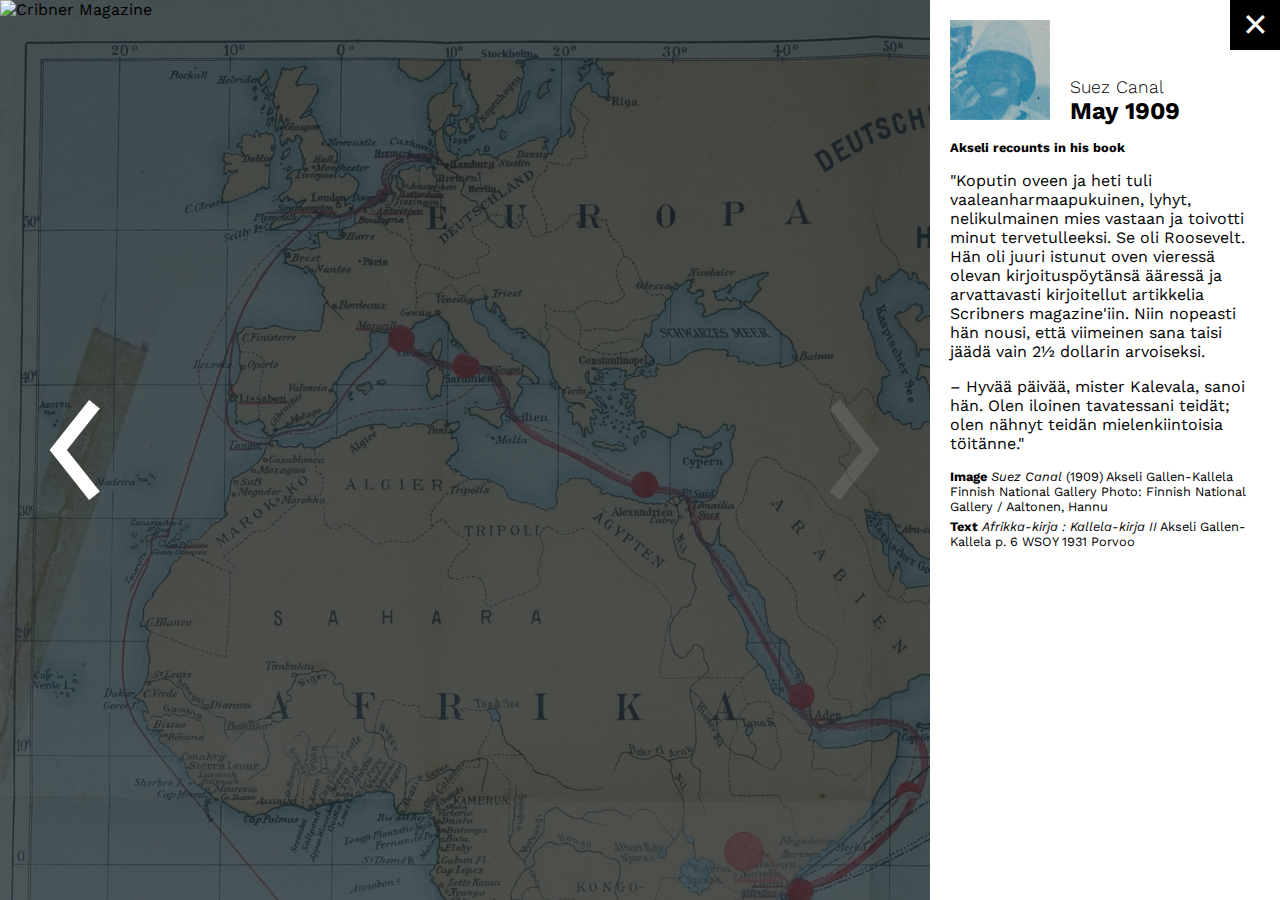
==== ephemera.html @ 5e374a88 "jee" ====
<!DOCTYPE html PUBLIC "-//W3C//DTD XHTML 1.0 Transitional//EN" "http://www.w3.org/TR/xhtml1/DTD/xhtml1-transitional.dtd">
<html xmlns="http://www.w3.org/1999/xhtml">
<head>
<meta http-equiv="Content-Type" content="text/html; charset=UTF-8" />
<link href="https://fonts.googleapis.com/css?family=Work+Sans:300,400,700" rel="stylesheet">
<title>Akseli in Kenya</title>
<link href="style.css" rel="stylesheet" type="text/css" />
</head>

<body>
<seadimmer></seadimmer>
<content>
<imagearea class="closeup">
<img src="Kuvat/TR_Scribners_Mag_Cover001.png" alt="Cribner Magazine" />
<arrowleft>
<svg version="1.1" id="Layer_1" xmlns="http://www.w3.org/2000/svg" xmlns:xlink="http://www.w3.org/1999/xlink" x="0px" y="0px"
	 width="81.392px" height="162.033px" viewBox="0 0 81.392 162.033" enable-background="new 0 0 81.392 162.033"
	 xml:space="preserve">
<polygon fill="#FFFFFF" points="64.126,162.033 0,80.834 64.142,0 81.376,13.675 28.059,80.867 81.392,148.398 "/>
</svg>
</arrowleft>
<arrowright>
<svg version="1.1" id="Layer_1" xmlns="http://www.w3.org/2000/svg" xmlns:xlink="http://www.w3.org/1999/xlink" x="0px" y="0px"
	 width="81.392px" height="162.033px" viewBox="0 0 81.392 162.033" enable-background="new 0 0 81.392 162.033"
	 xml:space="preserve">
<polygon fill="#FFFFFF" points="17.266,0 81.392,81.199 17.25,162.033 0.016,148.358 53.333,81.167 0,13.635 "/>
</svg>
</arrowright>
</imagearea>
<infoarea>
<infoheader>
<narratorimage><img src="Kuvat/jorma.png" width="100" height="100" /></narratorimage>
<receiverimage></receiverimage>
<spacetime>
<place>Suez Canal</place>
<time>May 1909</time>
</spacetime>
</infoheader>
<infobody>
<narratortxt>Akseli recounts in his book</narratortxt>
<prose><p>"Koputin oveen ja heti tuli vaaleanharmaapukuinen, lyhyt, nelikulmainen mies vastaan ja toivotti minut tervetulleeksi. Se oli Roosevelt. Hän oli juuri istunut oven vieressä olevan kirjoituspöytänsä ääressä ja arvattavasti kirjoitellut artikkelia Scribners magazine'iin. Niin nopeasti hän nousi, että viimeinen sana taisi jäädä vain 2½ dollarin arvoiseksi. </p>
<p>– Hyvää päivää, mister Kalevala, sanoi hän. Olen iloinen tavatessani teidät; olen nähnyt teidän mielenkiintoisia töitänne."</p></prose>
<imgcredits>
   <imgtitle>Suez Canal</imgtitle>
   <imgyear>1909</imgyear>
   <imgcreator>Akseli Gallen-Kallela</imgcreator>
   <imgtechnique></imgtechnique>
   <collection>Finnish National Gallery</collection>
   <photographer>Finnish National Gallery / Aaltonen, Hannu</photographer>
</imgcredits>
<txtsource>
   <pubtitle>Afrikka-kirja : Kallela-kirja II</pubtitle>
   <author>Akseli Gallen-Kallela</author>
   <page>6</page>
   <publisher>WSOY</publisher>
   <pubyear>1931</pubyear>
   <pubplace>Porvoo</pubplace>
   <ISBN></ISBN>
</txtsource>
</infobody>
</infoarea>
</content>
<closebutton>✕</closebutton>
<!--navigationbox>
<leftarrow><</leftarrow>
<icons>. . .</icons>
<rightarrow>></rightarrow>
</navigationbox-->
</body>
</html>
---- style.css ----
@charset "UTF-8";

* {box-sizing: border-box;}

dimmer {
	background-color:#463523c9;
    position: absolute;
    top: 0;
    left: 0;
    width: 100%;
    height: 100%;
}

seadimmer {
	background-color:#212e31c9;
    position: absolute;
    top: 0;
    left: 0;
    width: 100%;
    height: 100%;
}

html, body {
	font-family: 'Work Sans', sans-serif;
	font-weight:400;
	margin:0;
	background:url(Kuvat/Kartta.jpg);
	background-size:cover;
	position:relative;
}

content {
	display: flex;
    position: relative;
}

imagearea {
	position:relative;
	display: flex;
	width: 100%;
	height:100vh;
	align-items: center;
	justify-content: center;
	padding:80px 150px 80px 150px;
}

.closeup {
	padding:0;
}

imagearea > img {
	max-width:100%;
	max-height:100%;
	-webkit-box-shadow: 10px 10px 49px -5px rgba(0,0,0,0.37);
	-moz-box-shadow: 10px 10px 49px -5px rgba(0,0,0,0.37);
	box-shadow: 10px 10px 49px -5px rgba(0,0,0,0.37);
	cursor: pointer;
}

imagearea.closeup > img {
	position:relative;
	width:100%;
	height:100%;
	object-fit: cover;
}

infoarea {
	position: relative;
    width: 350px;
    height: 100vh;
    background-color: white;
    display: flex;
    flex-direction: column;
	flex-shrink: 0;
}

infoheader {
	display: flex;
    align-items: flex-end;
    padding: 20px 20px 0 20px;
	flex-shrink: 0;
}

infobody {
	position:relative;
	overflow-y: scroll;
    display: block;
    padding: 0px 20px 20px 20px;
}


narratorimage {
	display:block;
	width:100px;
	height:100px;
	margin: 0 20px 20px 0;
}

narratortxt {
	font-size:0.8em;
	font-weight:700;
}

imgcredits::before {
	content:"Image ";
	font-weight:700;
}

imgcredits > * {
}

imgtitle, pubtitle {
	font-style:italic;
}

photographer::before {
	content:" Photo: ";
}

imgyear:before {
	content:"(";
}

imgyear:after {
	content:")";
}

spacetime {
	display: flex;
    flex-direction: column;
	margin-bottom:15px;
}

time {
	font-weight:700;
	font-size:1.5em;
}

place {
	font-weight:300;
	font-size:1.1em;
}

imgcredits {
	font-size: 0.8em;
	display:block;
	margin-bottom:5px;
}

txtsource {
	font-size: 0.8em;
	display:block;
}

txtsource::before {
	content: "Text ";
	font-weight:700;
}

page::before {
	content: "p. ";
}

navigationbox {
	position:absolute;
	height:100px;
	background-color:#FC3;
	 top: 0;
    left: 0;
    width: 100%;
    height: 150px;
}

closebutton {
	position:absolute;
	top: 0;
    right: 0;
	width:50px;
	height:50px;
	background-color:black;
	color:white;
	display:flex;
	align-items: center;
	justify-content: center;
	font-size:2em;
	cursor: pointer;
}

action {
	position:absolute;
	top: 0;
    right: 0;
}

action > svg {
	width:50px;
	height:50px;
	-webkit-box-shadow: 10px 10px 49px -5px rgba(0,0,0,0.37);
	-moz-box-shadow: 10px 10px 49px -5px rgba(0,0,0,0.37);
	box-shadow: 10px 10px 49px -5px rgba(0,0,0,0.37);
}

arrowleft, arrowright {
	position: absolute;
    height: 100vh;
    align-items: center;
    justify-content: center;
    display: flex;
    width: 150px;
    opacity: 0.1;
	-webkit-transition: 0.5s; /* Safari */
    transition: 0.5s;
}

arrowleft:hover, arrowright:hover {
    opacity: 1;
	cursor:pointer;
}

arrowleft {
	left:0;
}

arrowright {
	right:0;
}

arrowleft > svg, arrowright > svg {
	height:100px;
}

navigationbubbles {
	position:absolute;
	bottom:0;
	display:flex;
    align-items: center;
    justify-content: center;
	height:80px;
	width:100%;
	background-color:red;
}

bubble {
	clip-path: stroke-box circle(25px at center);
}

bubble:hover {
	border:solid 3px white;
}

bubble > img {
	position:relative;
	width:50px;
	height:50px;
}
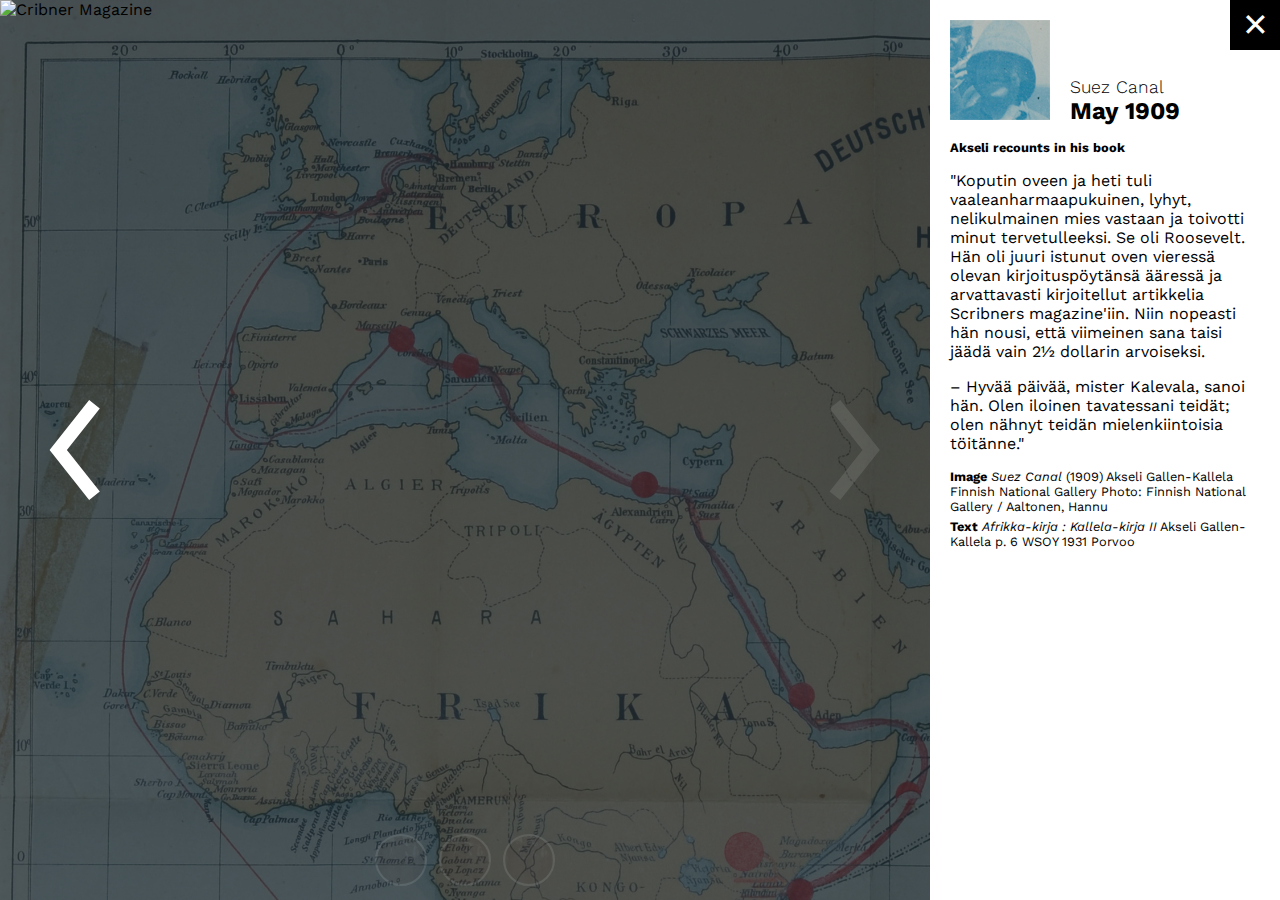
==== commit c7d93b1f: "jep" ====
--- a/ephemera.html
+++ b/ephemera.html
@@ -26,6 +26,26 @@
 <polygon fill="#FFFFFF" points="17.266,0 81.392,81.199 17.25,162.033 0.016,148.358 53.333,81.167 0,13.635 "/>
 </svg>
 </arrowright>
+<navigationbubbles>
+	<bubble>
+    <img src="Kuvat/tiny/GKM_VV_4158_1.png"/>
+    <svg>
+    	<circle/>
+    </svg>
+    </bubble>
+    <bubble>
+    <img src="Kuvat/tiny/GKM_VV_4158_1.png"/>
+    <svg>
+    	<circle/>
+    </svg>
+    </bubble>
+    <bubble>
+    <img src="Kuvat/tiny/GKM_VV_4158_1.png"/>
+    <svg>
+    	<circle/>
+    </svg>
+    </bubble>
+</navigationbubbles>
 </imagearea>
 <infoarea>
 <infoheader>
--- a/style.css
+++ b/style.css
@@ -237,19 +237,48 @@
     justify-content: center;
 	height:80px;
 	width:100%;
-	background-color:red;
+    opacity: 0.1;
+    transition-duration: 0.5s;
+}
+
+navigationbubbles:hover {
+	opacity:100;
 }
 
 bubble {
-	clip-path: stroke-box circle(25px at center);
-}
-
-bubble:hover {
-	border:solid 3px white;
+	position: relative;
+    height: 50px;
+    width: 50px;
+    overflow: visible;
+    margin: 0 7px;
+	cursor:pointer;
 }
 
 bubble > img {
-	position:relative;
+	position:absolute;
+	width:100%;
+    height:100%;
+	clip-path: circle(25px at center);
+    overflow: hidden;
+    object-fit: cover;
+}
+
+bubble > svg {
+	position:absolute;
+	overflow: visible;
 	width:50px;
 	height:50px;
+}
+
+circle {
+	 cx:25;
+	 cy:25;
+	 r:25;
+	 stroke:white;
+	 stroke-width: 2;
+	 fill:transparent;
+}
+
+bubble > svg > circle:hover {
+    stroke-width: 5;
 }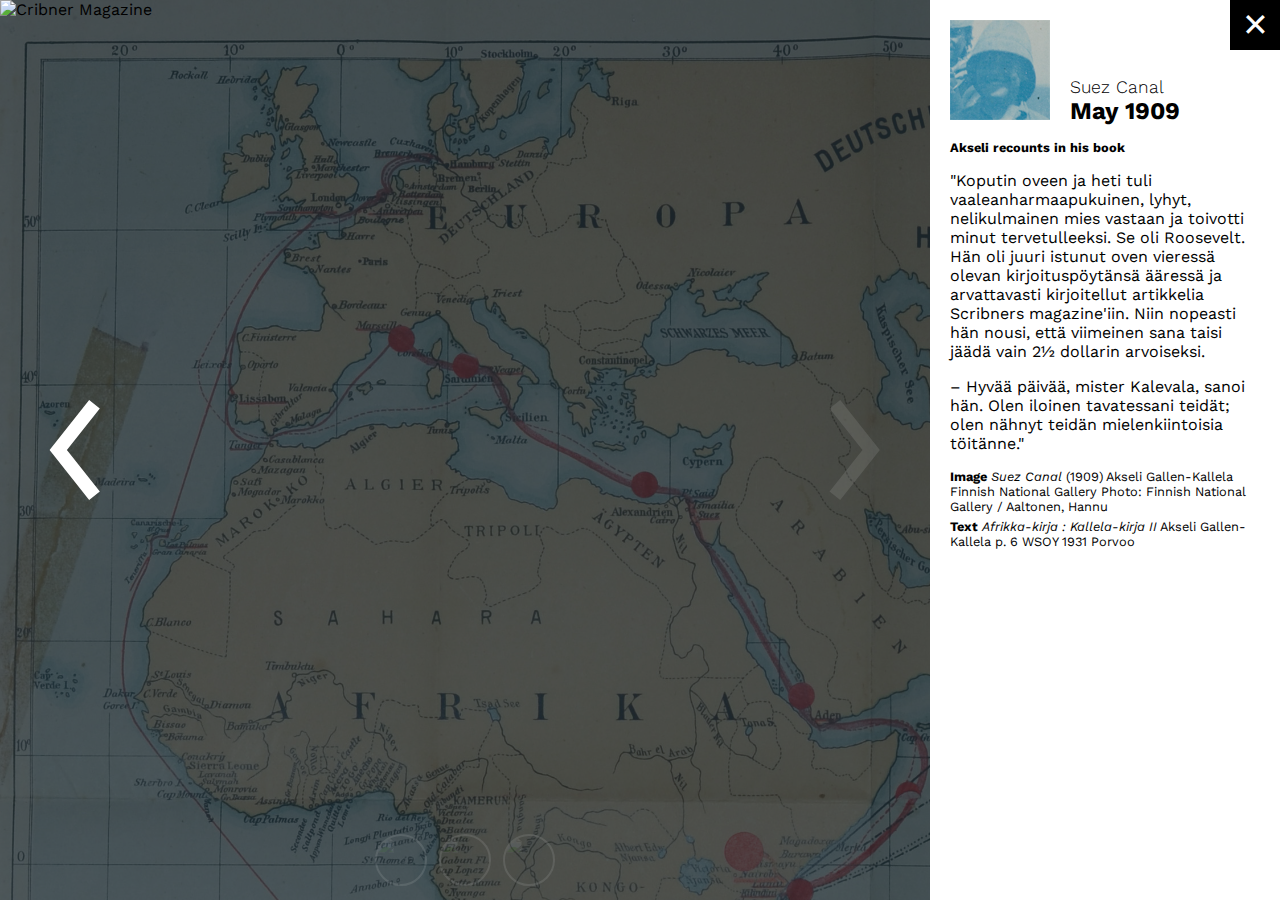
==== commit c51d1681: "jes" ====
--- a/ephemera.html
+++ b/ephemera.html
@@ -28,19 +28,19 @@
 </arrowright>
 <navigationbubbles>
 	<bubble>
-    <img src="Kuvat/tiny/GKM_VV_4158_1.png"/>
+    <img src="Kuvat/tiny/gkm130.png"/>
     <svg>
     	<circle/>
     </svg>
     </bubble>
     <bubble>
-    <img src="Kuvat/tiny/GKM_VV_4158_1.png"/>
+    <img src="Kuvat/tiny/D-GKM-7371.png"/>
     <svg>
     	<circle/>
     </svg>
     </bubble>
     <bubble>
-    <img src="Kuvat/tiny/GKM_VV_4158_1.png"/>
+    <img src="Kuvat/tiny/Etna.png"/>
     <svg>
     	<circle/>
     </svg>
--- a/style.css
+++ b/style.css
@@ -229,7 +229,7 @@
 	height:100px;
 }
 
-navigationbubbles {
+navigationbubbles, action {
 	position:absolute;
 	bottom:0;
 	display:flex;
